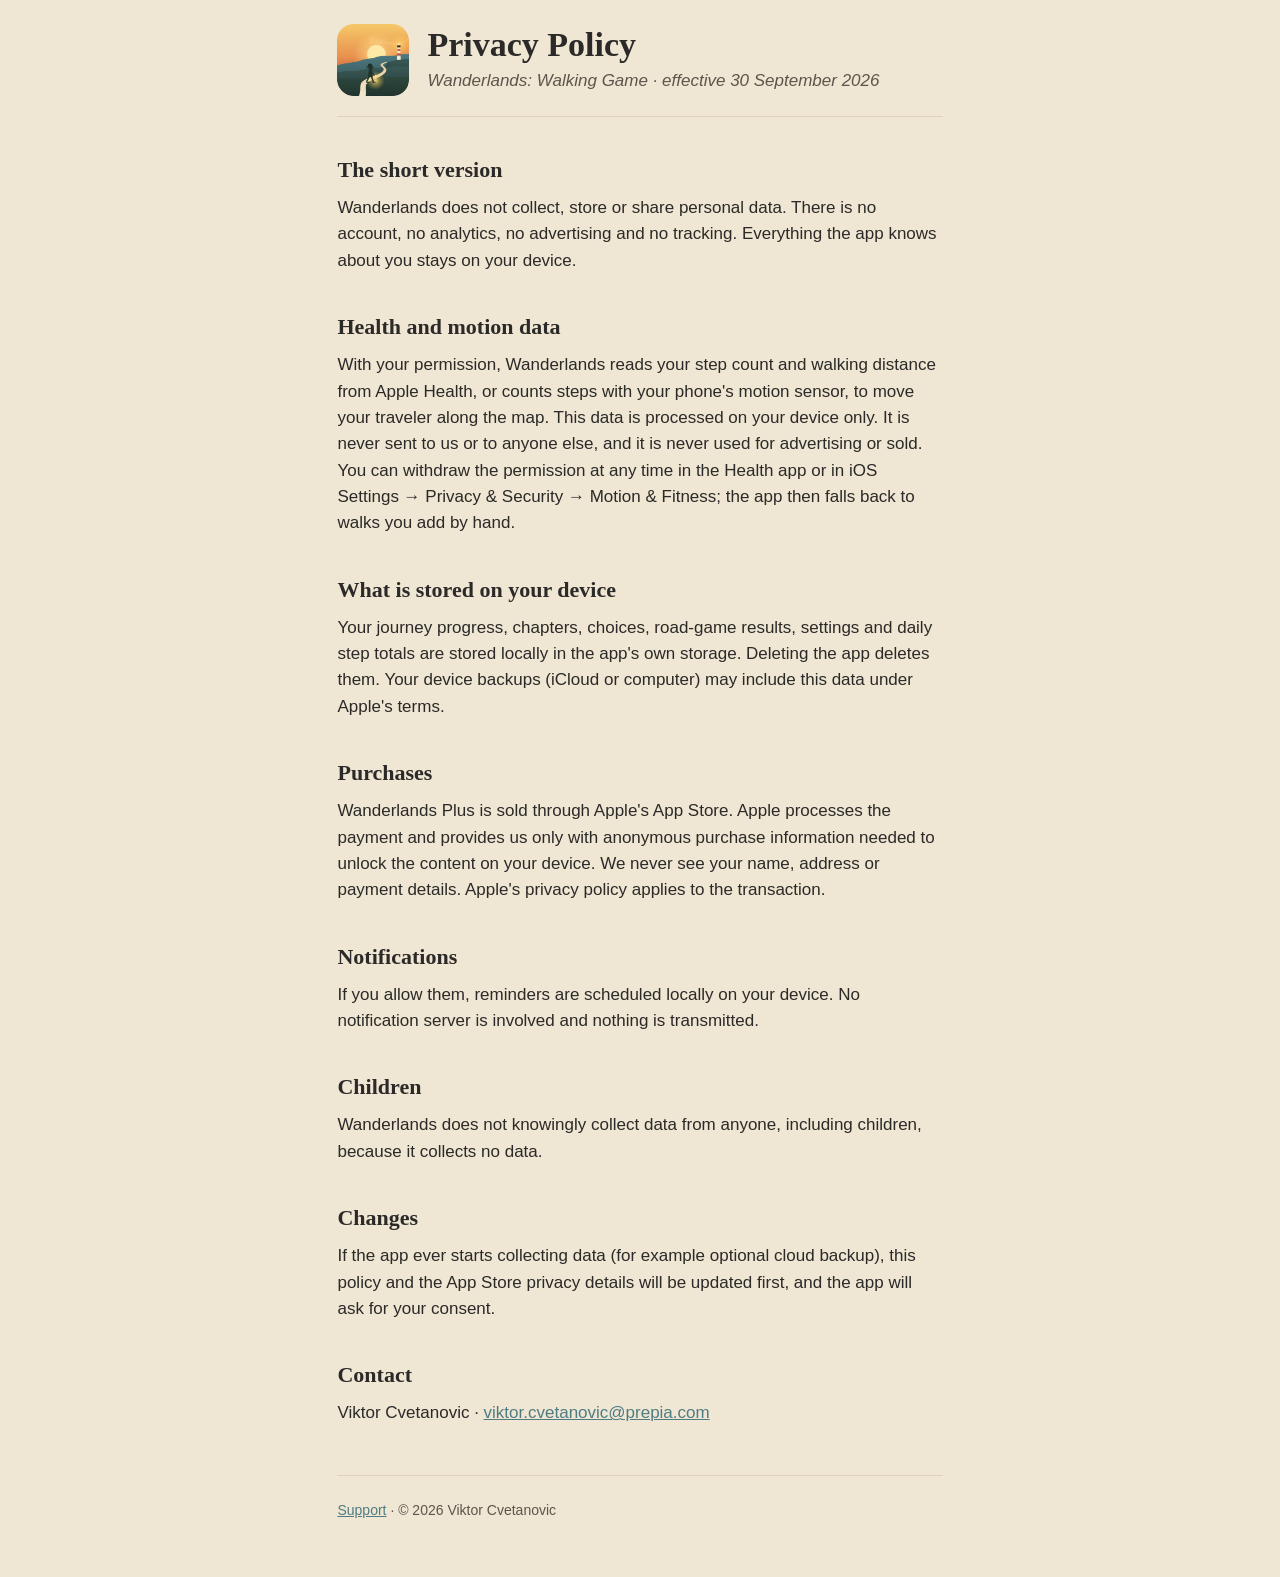
==== privacy.html @ bd942273 "Wanderlands support page and privacy policy Co-Authored-By: Claude Fable 5.1 <noreply@anthropic.com>" ====
<!doctype html>
<html lang="en">
<head>
  <meta charset="utf-8">
  <meta name="viewport" content="width=device-width, initial-scale=1">
  <title>Wanderlands Privacy Policy</title>
  <meta name="description" content="Privacy policy for Wanderlands: Walking Game.">
  <link rel="icon" href="icon.png">
  <link rel="stylesheet" href="site.css">
</head>
<body>
  <main>
    <header class="hero">
      <img src="icon.png" alt="" width="72" height="72">
      <div>
        <h1>Privacy Policy</h1>
        <p class="tagline">Wanderlands: Walking Game · effective 30 September 2026</p>
      </div>
    </header>

    <section>
      <h2>The short version</h2>
      <p>Wanderlands does not collect, store or share personal data. There is no account, no analytics, no advertising and no tracking. Everything the app knows about you stays on your device.</p>
    </section>

    <section>
      <h2>Health and motion data</h2>
      <p>With your permission, Wanderlands reads your step count and walking distance from Apple Health, or counts steps with your phone's motion sensor, to move your traveler along the map. This data is processed on your device only. It is never sent to us or to anyone else, and it is never used for advertising or sold. You can withdraw the permission at any time in the Health app or in iOS Settings → Privacy &amp; Security → Motion &amp; Fitness; the app then falls back to walks you add by hand.</p>
    </section>

    <section>
      <h2>What is stored on your device</h2>
      <p>Your journey progress, chapters, choices, road-game results, settings and daily step totals are stored locally in the app's own storage. Deleting the app deletes them. Your device backups (iCloud or computer) may include this data under Apple's terms.</p>
    </section>

    <section>
      <h2>Purchases</h2>
      <p>Wanderlands Plus is sold through Apple's App Store. Apple processes the payment and provides us only with anonymous purchase information needed to unlock the content on your device. We never see your name, address or payment details. Apple's privacy policy applies to the transaction.</p>
    </section>

    <section>
      <h2>Notifications</h2>
      <p>If you allow them, reminders are scheduled locally on your device. No notification server is involved and nothing is transmitted.</p>
    </section>

    <section>
      <h2>Children</h2>
      <p>Wanderlands does not knowingly collect data from anyone, including children, because it collects no data.</p>
    </section>

    <section>
      <h2>Changes</h2>
      <p>If the app ever starts collecting data (for example optional cloud backup), this policy and the App Store privacy details will be updated first, and the app will ask for your consent.</p>
    </section>

    <section>
      <h2>Contact</h2>
      <p>Viktor Cvetanovic · <a href="mailto:viktor.cvetanovic@prepia.com">viktor.cvetanovic@prepia.com</a></p>
    </section>

    <footer>
      <p><a href="index.html">Support</a> · © 2026 Viktor Cvetanovic</p>
    </footer>
  </main>
</body>
</html>
---- site.css ----
:root { --bg: #EFE6D3; --surface: #F7F1E4; --line: #DDD2B8; --fg: #2B2A28; --muted: #5C564C; --accent: #B8583A; --link: #4F7C82; }
* { box-sizing: border-box; }
body { margin: 0; background: var(--bg); color: var(--fg); font: 17px/1.55 -apple-system, "Segoe UI", Helvetica, Arial, sans-serif; padding: 24px 20px 48px; }
main { max-width: 64ch; margin: 0 auto; }
.hero { display: flex; align-items: center; gap: 18px; padding-bottom: 20px; border-bottom: 1px solid var(--line); margin-bottom: 8px; }
.hero img { border-radius: 16px; }
h1 { font-family: Georgia, "Times New Roman", serif; font-size: 34px; margin: 0; line-height: 1.1; }
h2 { font-family: Georgia, "Times New Roman", serif; font-size: 22px; margin: 36px 0 8px; }
h3 { font-size: 17px; margin: 20px 0 4px; }
p { margin: 8px 0; }
.tagline { color: var(--muted); font-style: italic; margin: 4px 0 0; }
a { color: var(--link); }
footer { margin-top: 48px; padding-top: 16px; border-top: 1px solid var(--line); color: var(--muted); font-size: 14px; }
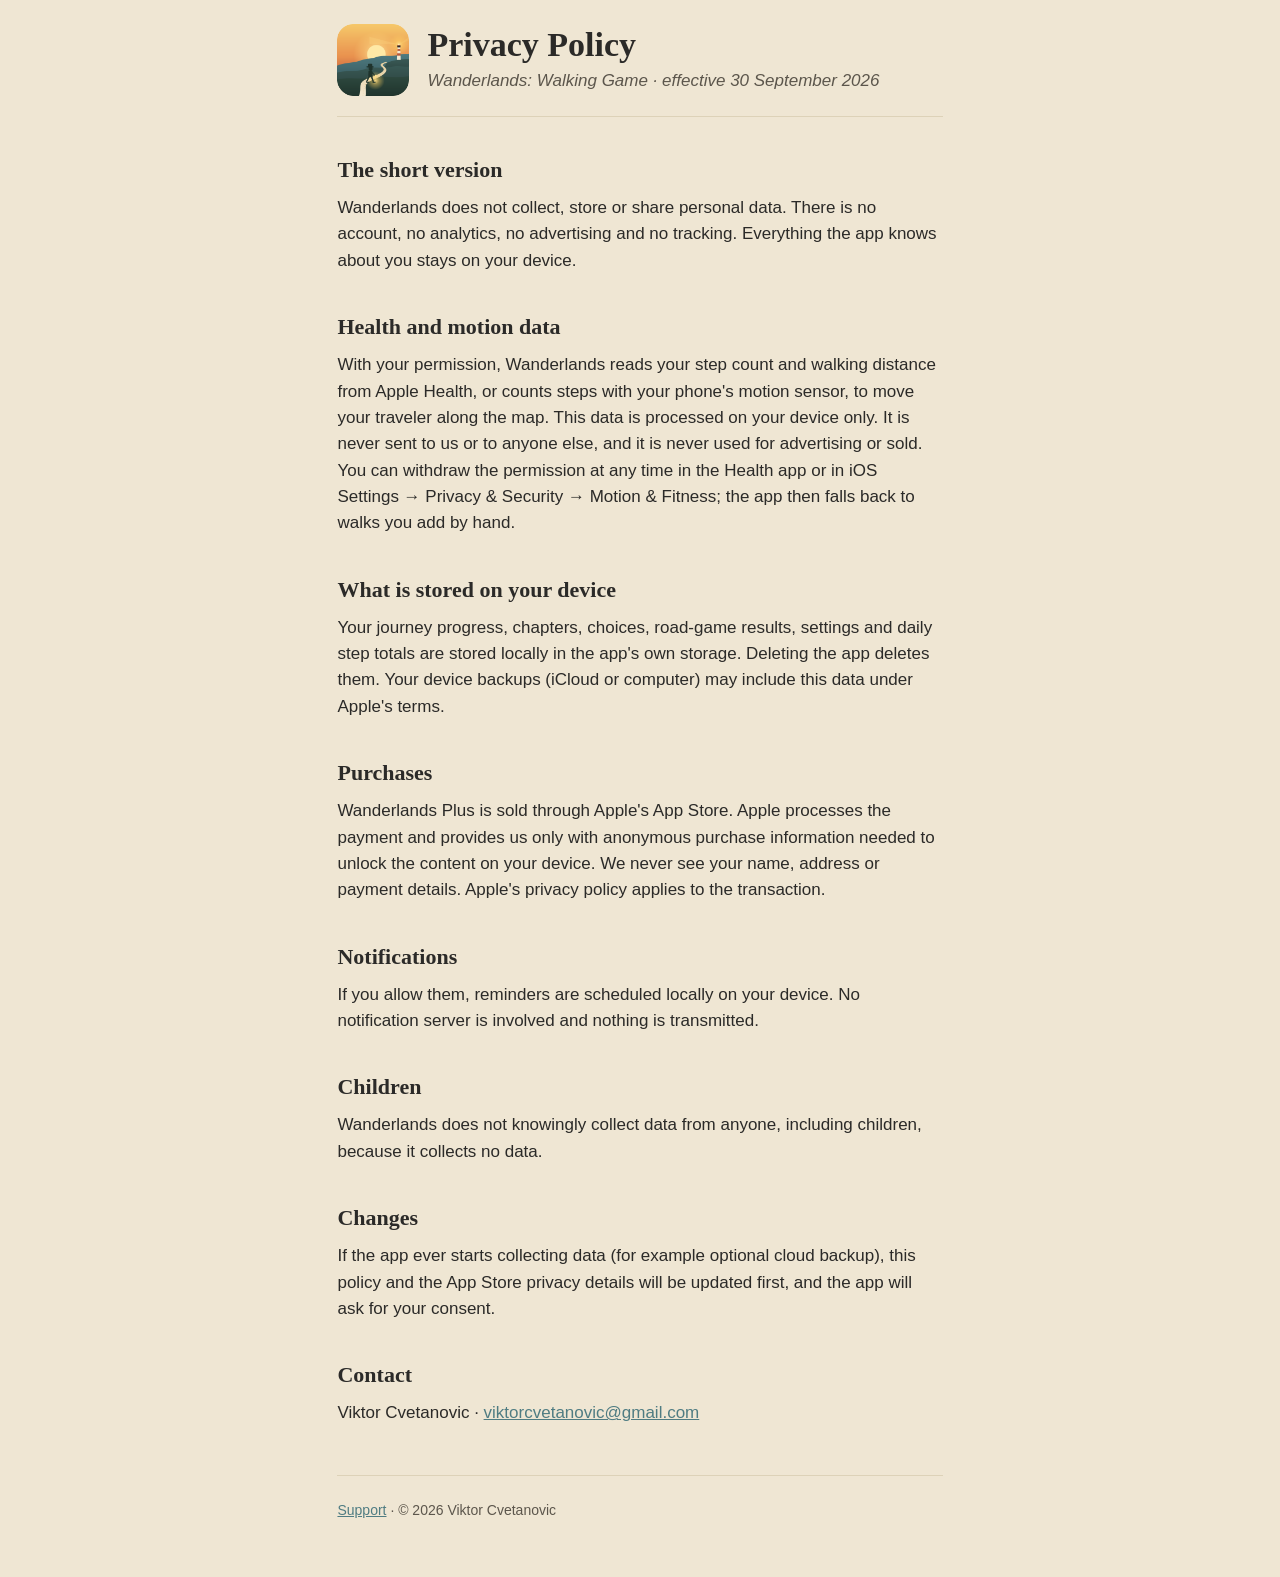
==== commit affbd409: "Use the gmail contact address Co-Authored-By: Claude Fable 5.1 <noreply@anthropic.com>" ====
--- a/privacy.html
+++ b/privacy.html
@@ -55,7 +55,7 @@
 
     <section>
       <h2>Contact</h2>
-      <p>Viktor Cvetanovic · <a href="mailto:viktor.cvetanovic@prepia.com">viktor.cvetanovic@prepia.com</a></p>
+      <p>Viktor Cvetanovic · <a href="mailto:viktorcvetanovic@gmail.com">viktorcvetanovic@gmail.com</a></p>
     </section>
 
     <footer>
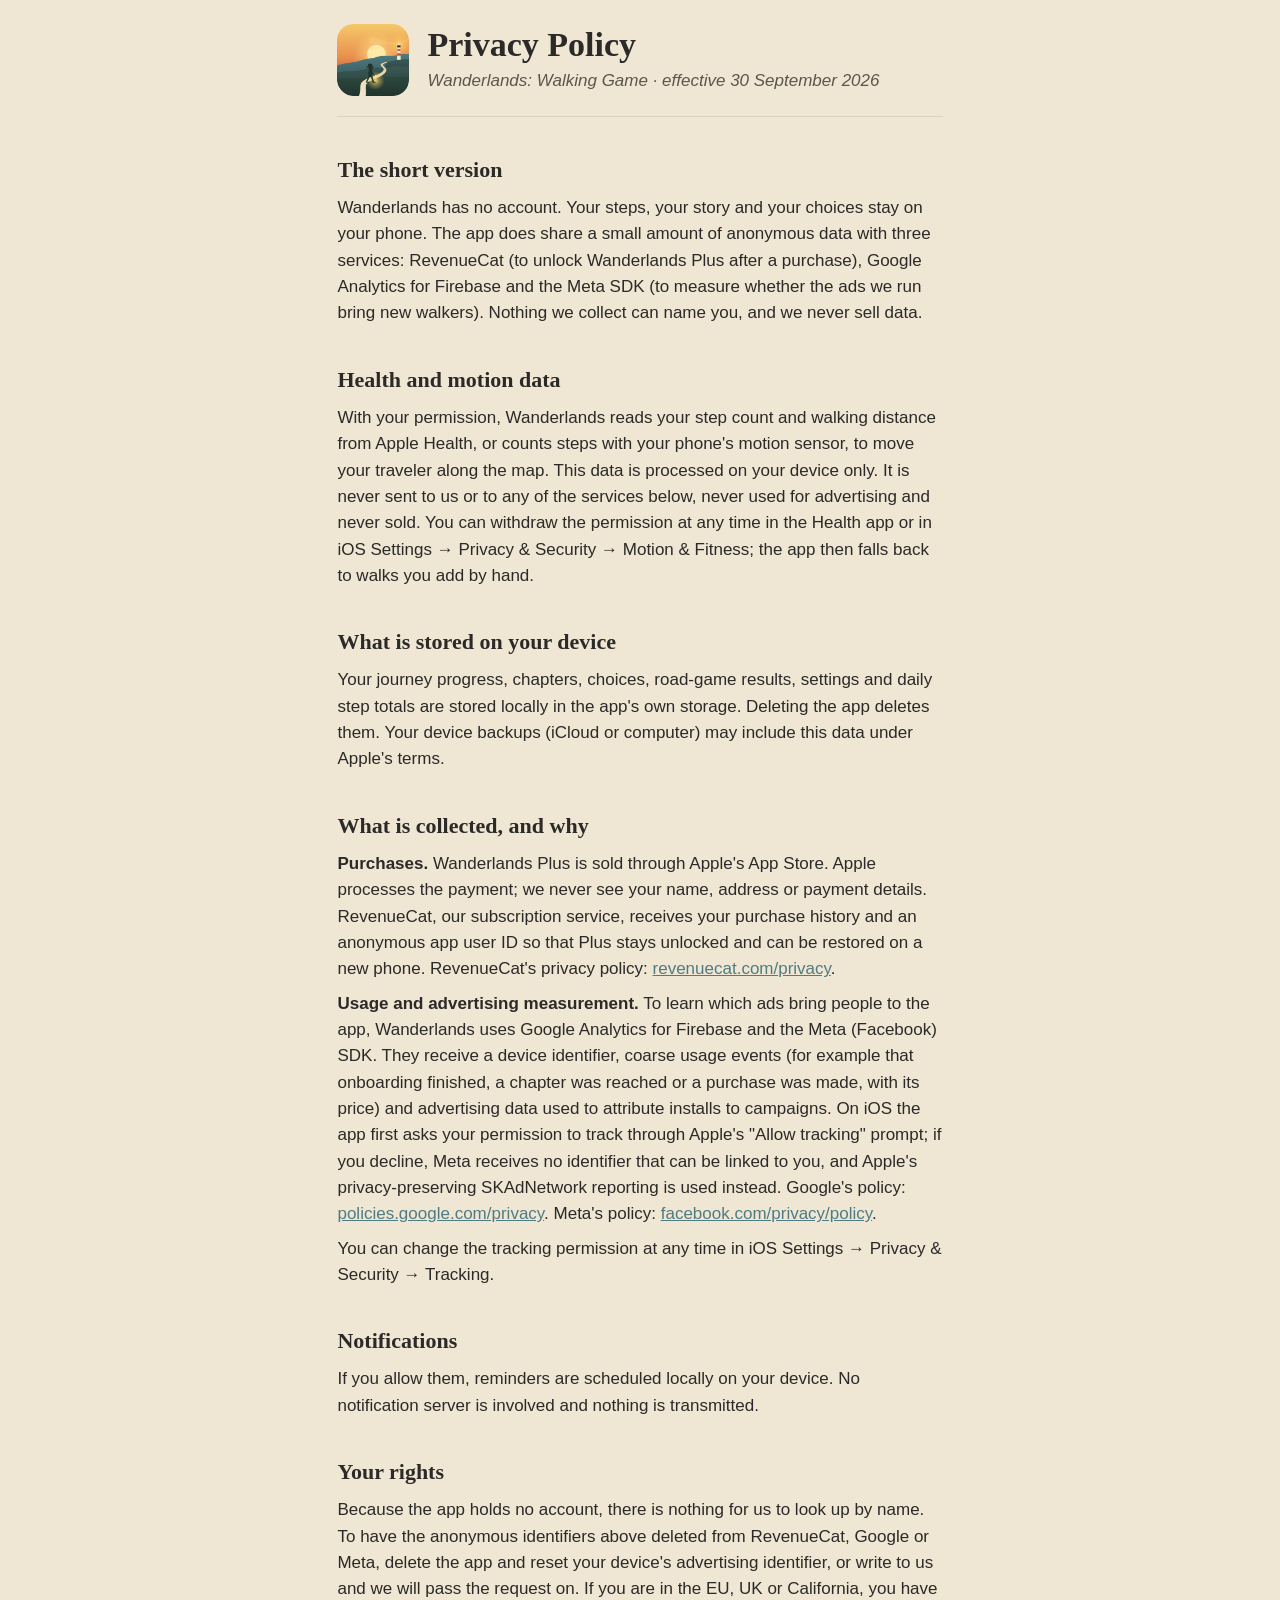
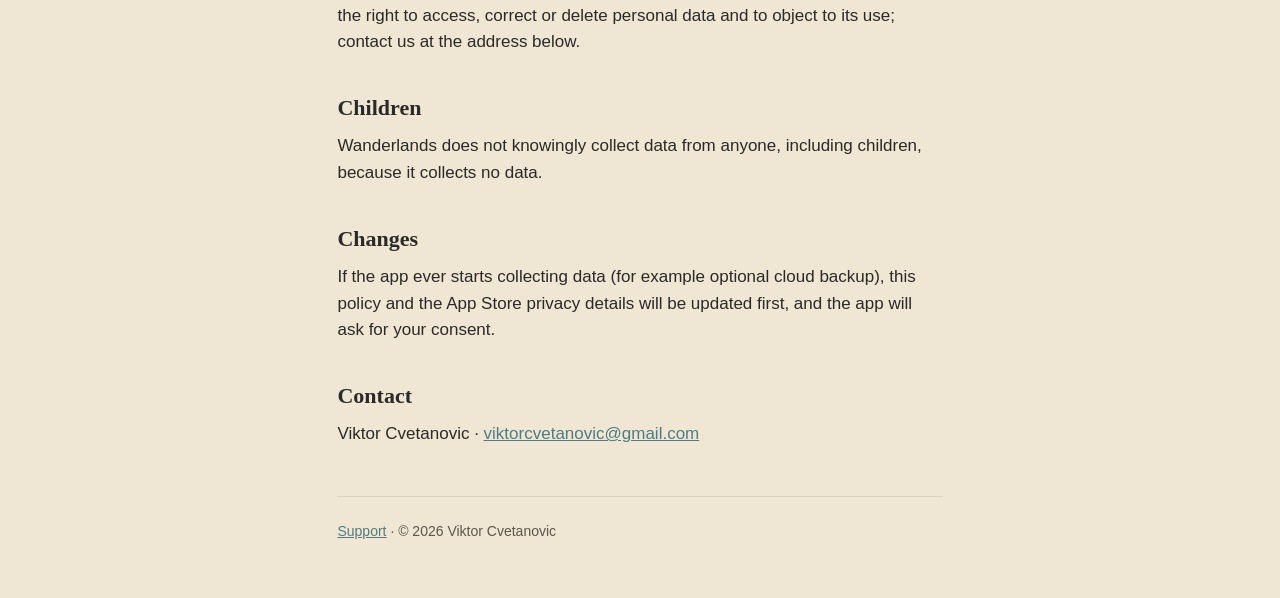
==== commit 52c4d8ff: "Privacy policy: describe RevenueCat, Firebase and Meta data Co-Authored-By: Claude Fable 5.1 <norepl" ====
--- a/privacy.html
+++ b/privacy.html
@@ -20,12 +20,12 @@
 
     <section>
       <h2>The short version</h2>
-      <p>Wanderlands does not collect, store or share personal data. There is no account, no analytics, no advertising and no tracking. Everything the app knows about you stays on your device.</p>
+      <p>Wanderlands has no account. Your steps, your story and your choices stay on your phone. The app does share a small amount of anonymous data with three services: RevenueCat (to unlock Wanderlands Plus after a purchase), Google Analytics for Firebase and the Meta SDK (to measure whether the ads we run bring new walkers). Nothing we collect can name you, and we never sell data.</p>
     </section>
 
     <section>
       <h2>Health and motion data</h2>
-      <p>With your permission, Wanderlands reads your step count and walking distance from Apple Health, or counts steps with your phone's motion sensor, to move your traveler along the map. This data is processed on your device only. It is never sent to us or to anyone else, and it is never used for advertising or sold. You can withdraw the permission at any time in the Health app or in iOS Settings → Privacy &amp; Security → Motion &amp; Fitness; the app then falls back to walks you add by hand.</p>
+      <p>With your permission, Wanderlands reads your step count and walking distance from Apple Health, or counts steps with your phone's motion sensor, to move your traveler along the map. This data is processed on your device only. It is never sent to us or to any of the services below, never used for advertising and never sold. You can withdraw the permission at any time in the Health app or in iOS Settings → Privacy &amp; Security → Motion &amp; Fitness; the app then falls back to walks you add by hand.</p>
     </section>
 
     <section>
@@ -34,13 +34,20 @@
     </section>
 
     <section>
-      <h2>Purchases</h2>
-      <p>Wanderlands Plus is sold through Apple's App Store. Apple processes the payment and provides us only with anonymous purchase information needed to unlock the content on your device. We never see your name, address or payment details. Apple's privacy policy applies to the transaction.</p>
+      <h2>What is collected, and why</h2>
+      <p><strong>Purchases.</strong> Wanderlands Plus is sold through Apple's App Store. Apple processes the payment; we never see your name, address or payment details. RevenueCat, our subscription service, receives your purchase history and an anonymous app user ID so that Plus stays unlocked and can be restored on a new phone. RevenueCat's privacy policy: <a href="https://www.revenuecat.com/privacy">revenuecat.com/privacy</a>.</p>
+      <p><strong>Usage and advertising measurement.</strong> To learn which ads bring people to the app, Wanderlands uses Google Analytics for Firebase and the Meta (Facebook) SDK. They receive a device identifier, coarse usage events (for example that onboarding finished, a chapter was reached or a purchase was made, with its price) and advertising data used to attribute installs to campaigns. On iOS the app first asks your permission to track through Apple's "Allow tracking" prompt; if you decline, Meta receives no identifier that can be linked to you, and Apple's privacy-preserving SKAdNetwork reporting is used instead. Google's policy: <a href="https://policies.google.com/privacy">policies.google.com/privacy</a>. Meta's policy: <a href="https://www.facebook.com/privacy/policy">facebook.com/privacy/policy</a>.</p>
+      <p>You can change the tracking permission at any time in iOS Settings → Privacy &amp; Security → Tracking.</p>
     </section>
 
     <section>
       <h2>Notifications</h2>
       <p>If you allow them, reminders are scheduled locally on your device. No notification server is involved and nothing is transmitted.</p>
+    </section>
+
+    <section>
+      <h2>Your rights</h2>
+      <p>Because the app holds no account, there is nothing for us to look up by name. To have the anonymous identifiers above deleted from RevenueCat, Google or Meta, delete the app and reset your device's advertising identifier, or write to us and we will pass the request on. If you are in the EU, UK or California, you have the right to access, correct or delete personal data and to object to its use; contact us at the address below.</p>
     </section>
 
     <section>
